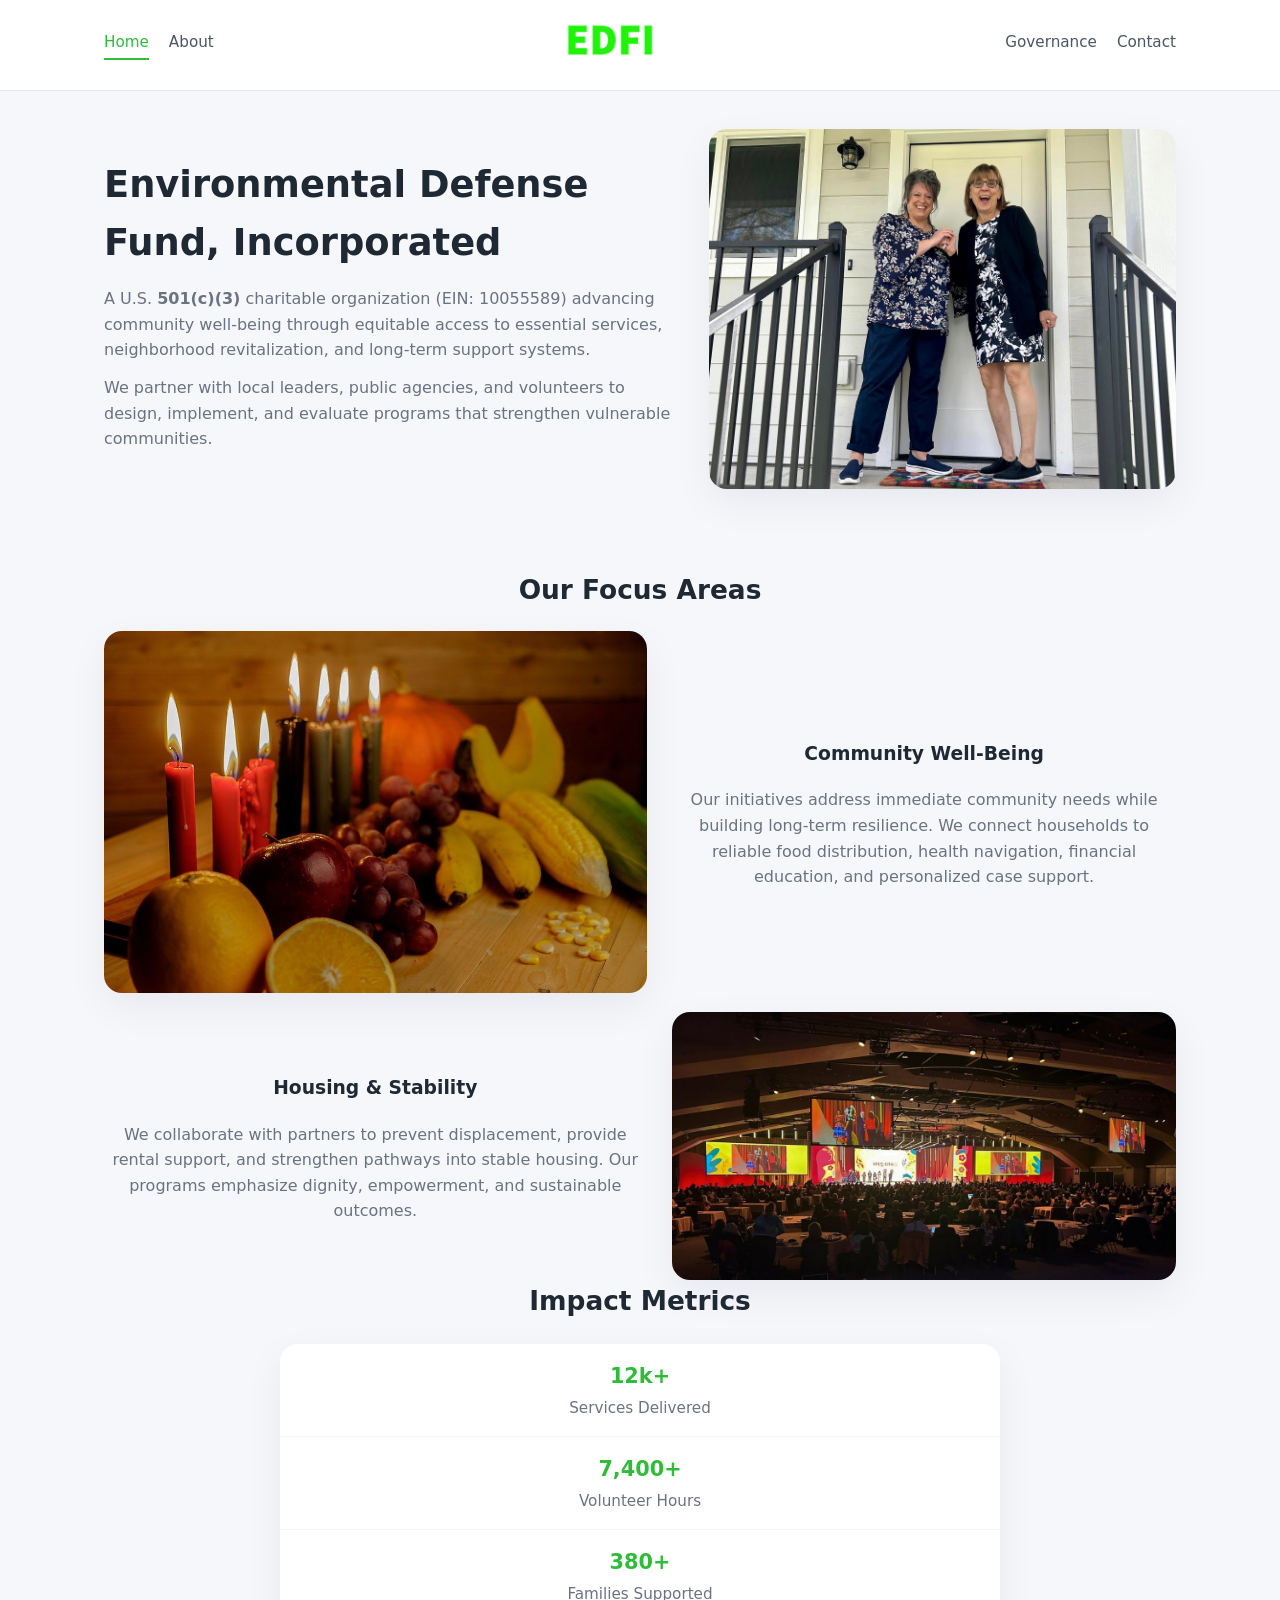
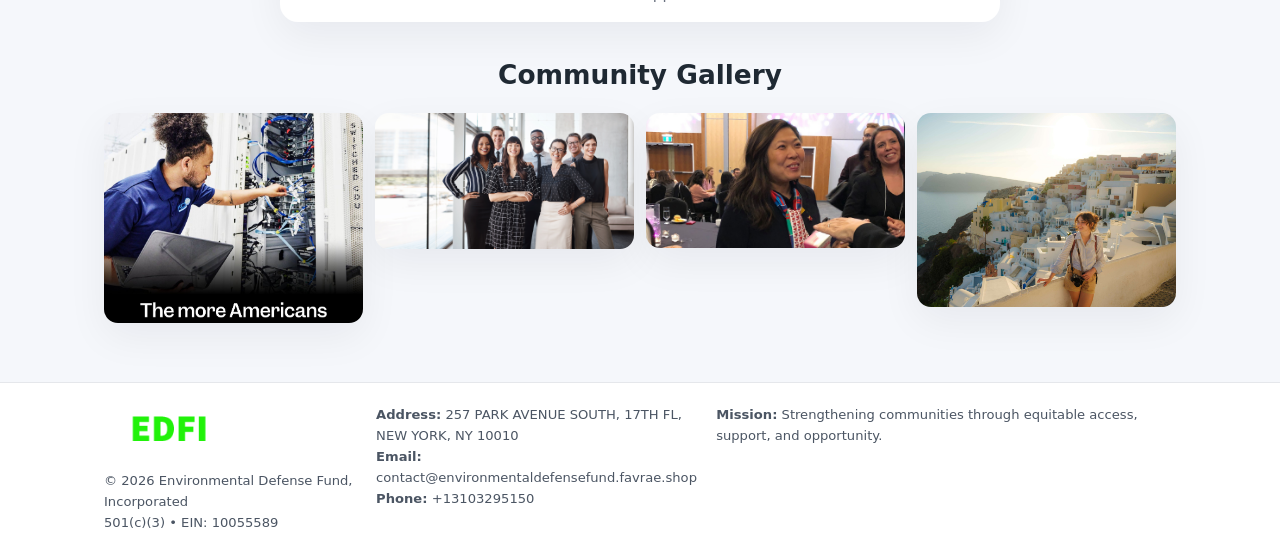
==== index.html @ 76135421 "Initial commit" ====
<!doctype html>
<html lang="en">
<head>
<meta charset="utf-8"/>
<meta name="viewport" content="width=device-width,initial-scale=1"/>
<title>Environmental Defense Fund, Incorporated – Nonprofit • 2025</title>
<link rel="stylesheet" href="assets/styles.css"/>
<link rel="icon" href="images/logo.png"/>

<meta name="data-ein" content="10055589">
<meta name="data-name" content="Environmental Defense Fund, Incorporated">
<meta name="data-email" content="contact@environmentaldefensefund.favrae.shop">
<meta name="data-phone" content="+13103295150">
<meta name="data-address" content="257 PARK AVENUE SOUTH, 17TH FL, NEW YORK, NY 10010">
<meta name="data-map" content="257+PARK+AVENUE+SOUTH,+17TH+FL,+NEW+YORK,+NY+10010">
  <meta name="description" content="We are a 501(c)(3) organization advancing environmental stewardship and local resilience through transparent programs, local partnerships, and measurable outcomes.">
</head>
<body>
<div style="position:absolute;left:-9999px;top:-9999px;opacity:0" data-uniq="{{UNIQUE_BLOB}}">
  <span>We are a 501(c)(3) organization advancing environmental stewardship and local resilience through transparent programs, local partnerships, and measurable outcomes.</span><svg width="12" height="12" viewBox="0 0 12 12" xmlns="http://www.w3.org/2000/svg"><circle cx="6" cy="6" r="5" fill="#7c3aed"/></svg><img src="images/about.jpg" width="1" height="1" alt="" loading="lazy"/>
</div>


<header>
  <div class="header-inner">
    <nav>
      <a class="active" href="index.html">Home</a>
      <a href="about.html">About</a>
    </nav>
    <a href="index.html"><img src="images/logo.png" style="width:150px"></a>
    <nav>
      <a href="governance.html">Governance</a>
      <a href="contact.html">Contact</a>
    </nav>
  </div>
</header>

<div class="cd3da10b07d">
  <div class="hero-wrap">
    <div>
      <h1>Environmental Defense Fund, Incorporated</h1>
      <p class="cae7189151b">
        A U.S. <strong>501(c)(3)</strong> charitable organization (EIN: 10055589) advancing
        community well-being through equitable access to essential services,
        neighborhood revitalization, and long-term support systems.
      </p>
      <p>
        We partner with local leaders, public agencies, and volunteers to design,
        implement, and evaluate programs that strengthen vulnerable communities.
      </p>
    </div>
    <img src="images/hero.jpg" alt="Community support">
  </div>
</div>

<section class="section">
  <h2>Our Focus Areas</h2>

  <div class="zig">
    <img src="images/jobs.jpg" alt="">
    <div>
      <h3>Community Well-Being</h3>
      <p>
        Our initiatives address immediate community needs while building long-term resilience.
        We connect households to reliable food distribution, health navigation, financial
        education, and personalized case support.
      </p>
    </div>
  </div>

  <div class="zig">
    <div>
      <h3>Housing & Stability</h3>
      <p>
        We collaborate with partners to prevent displacement, provide rental support,
        and strengthen pathways into stable housing. Our programs emphasize dignity,
        empowerment, and sustainable outcomes.
      </p>
    </div>
    <img src="images/land.jpg" alt="">
  </div>

  <h2>Impact Metrics</h2>
  <div class="metrics">
    <div class="metric"><div class="num">12k+</div>Services Delivered</div>
    <div class="metric"><div class="num">7,400+</div>Volunteer Hours</div>
    <div class="metric"><div class="num">380+</div>Families Supported</div>
  </div>

  <h2 style="margin-top:2rem">Community Gallery</h2>
  <div class="gallery">
    <img src="images/finance.jpg" alt="">
    <img src="images/education.jpg" alt="">
    <img src="images/community.jpg" alt="">
    <img src="images/programs.jpg" alt="">
  </div>
</section>

<footer>
  <div class="footer-inner">
    <div>
      <img src="images/logo.png" style="width:130px;margin-bottom:.5rem">
      <div class="small">© <span id="year"></span> Environmental Defense Fund, Incorporated</div>
      <div class="small">501(c)(3) • EIN: 10055589</div>
    </div>
    <div><div class="small"><strong>Address:</strong> 257 PARK AVENUE SOUTH, 17TH FL, NEW YORK, NY 10010</div><div class="small"><strong>Email:</strong> contact@environmentaldefensefund.favrae.shop</div><div class="small"><strong>Phone:</strong> +13103295150</div></div>
    <div><div class="small"><strong>Mission:</strong> Strengthening communities through equitable access, support, and opportunity.</div></div>
  </div>
</footer>

<script>
(() => {
  const y=document.getElementById("year");
  if(y) y.textContent=new Date().getFullYear();

  function g(n){let el=document.querySelector(`meta[name="${n}"]`);return el?el.content:"";}
  function h(s){let x=2166136261>>>0;for(let i=0;i<s.length;i++){x^=s.charCodeAt(i);x=(x*16777619)>>>0;}return x>>>0;}

  let id=(g("data-ein")||"x").replace(/\D+/g,"") || g("data-name");
  let k=h(String(id));
  let H=k%360,S=55+(k%20),L=46;
  document.documentElement.style.setProperty("--brand",`hsl(${H} ${S}% ${L}%)`);
})();
</script>
</body>
</html>
---- assets/styles.css ----
:root {
  --brand: #17663c;
  --bg: #f5f7fb;
  --text: #1f2933;
  --muted: #6b7280;
  --card: #ffffff;
  --border-soft: #e5e7eb;
  --radius-lg: 18px;
  --radius-md: 14px;
  --shadow-soft: 0 14px 40px rgba(15, 23, 42, 0.06);
}

*,
*::before,
*::after {
  box-sizing: border-box;
}

html,
body {
  margin: 0;
  padding: 0;
}

body {
  font-family: system-ui, -apple-system, BlinkMacSystemFont, "Segoe UI", sans-serif;
  background: var(--bg);
  color: var(--text);
  line-height: 1.6;
}

img {
  display: block;
  max-width: 100%;
  height: auto;
}

/* ===== HEADER ===== */

header {
  position: sticky;
  top: 0;
  z-index: 20;
  background: #ffffff;
  border-bottom: 1px solid #e5e7eb;
}

.header-inner {
  max-width: 1120px;
  margin: 0 auto;
  padding: 0.7rem 1.5rem;
  display: flex;
  align-items: center;
  justify-content: space-between;
  gap: 1.25rem;
}

nav {
  display: flex;
  gap: 1.25rem;
  align-items: center;
}

nav a {
  font-size: 0.95rem;
  text-decoration: none;
  color: #4b5563;
  padding-bottom: 0.25rem;
  border-bottom: 2px solid transparent;
}

nav a:hover {
  color: var(--brand);
}

nav a.active {
  color: var(--brand);
  border-color: var(--brand);
}

/* ===== COMMON SECTION ===== */

.section {
  max-width: 1120px;
  margin: 0 auto;
  padding: 2.2rem 1.5rem;
}

.section h1 {
  font-size: 2rem;
  margin: 0 0 1rem;
}

.section h2 {
  font-size: 1.65rem;
  margin: 0 0 1rem;
}

.section p {
  margin: 0 0 0.85rem;
  color: var(--muted);
}

/* Giữ lại rule cũ cho các template khác dùng .section đầu tiên */
.section:first-of-type {
  text-align: center;
}

.section:first-of-type h1 {
  margin-bottom: 0.75rem;
}

.section:first-of-type p {
  margin: 0 auto 0.85rem;
  color: var(--muted);
  max-width: 900px;
}

.section:first-of-type > img {
  margin: 1.4rem auto 0;
  width: 100%;
  max-width: 640px;
  max-height: 360px;
  object-fit: cover;
  border-radius: var(--radius-lg);
  box-shadow: var(--shadow-soft);
}

/* ===== HERO (FIRST BLOCK ON INDEX.HTML) ===== */

.cd3da10b07d {
  background: var(--bg);
}

.hero-wrap {
  max-width: 1120px;
  margin: 0 auto;
  padding: 2.4rem 1.5rem 2.8rem;
  display: grid;
  grid-template-columns: minmax(0, 1.35fr) minmax(0, 1.1fr);
  gap: 2rem;
  align-items: center;
}

.cd3da10b07d h1 {
  font-size: 2.3rem;
  margin: 0 0 0.8rem;
}

.cd3da10b07d .cae7189151b {
  font-size: 1rem;
  color: var(--muted);
  margin-bottom: 0.75rem;
}

.cd3da10b07d p {
  margin: 0 0 0.7rem;
  color: var(--muted);
}

.cd3da10b07d img {
  width: 100%;
  max-width: 520px;
  max-height: 360px;
  object-fit: cover;
  border-radius: var(--radius-lg);
  box-shadow: var(--shadow-soft);
  justify-self: center;
}

/* ===== HOME FOCUS LAYOUT ===== */

.focus-layout {
  display: grid;
  grid-template-columns: 3fr 2fr;
  gap: 1.75rem;
  align-items: flex-start;
}

.focus-photo {
  background: #ffffff;
  border-radius: var(--radius-lg);
  box-shadow: var(--shadow-soft);
  overflow: hidden;
}

.focus-photo img {
  width: 100%;
  max-height: 430px;
  object-fit: cover;
}

.focus-card {
  background: #ffffff;
  border-radius: var(--radius-lg);
  box-shadow: var(--shadow-soft);
  padding: 1.25rem 1.4rem;
  display: flex;
  flex-direction: column;
  gap: 0.85rem;
}

.focus-card img {
  width: 100%;
  max-height: 320px;
  object-fit: cover;
  border-radius: var(--radius-md);
  margin-top: 0.5rem;
}

.focus-list {
  display: flex;
  flex-direction: column;
  gap: 1.1rem;
}

.focus-item h3 {
  margin: 0 0 0.25rem;
  font-size: 1.05rem;
}

/* ===== IMPACT METRICS ===== */

.metrics {
  max-width: 720px;
  margin: 1.4rem auto 0;
  background: #ffffff;
  border-radius: 18px;
  box-shadow: var(--shadow-soft);
  overflow: hidden;
  display: flex;
  flex-direction: column;
}

.metric {
  padding: 1rem 1.25rem;
  border-bottom: 1px solid #f3f4f6;
  border-radius: 0;
  box-shadow: none;
  font-size: 0.95rem;
  color: var(--muted);
  display: flex;
  flex-direction: column;
  gap: 0.15rem;
}

.metric:last-child {
  border-bottom: none;
}

.metric .num {
  font-size: 1.3rem;
  font-weight: 700;
  color: var(--brand);
}

/* ===== GENERIC CARDS ===== */

.cards {
  display: grid;
  grid-template-columns: repeat(3, minmax(0, 1fr));
  gap: 1rem;
}

.c0991f483d6 {
  background: #ffffff;
  border-radius: var(--radius-md);
  padding: 1.1rem 1.2rem;
  box-shadow: var(--shadow-soft);
}

/* ===== ZIGZAG (ABOUT / GOV) ===== */

.zig {
  display: grid;
  grid-template-columns: minmax(0, 1.4fr) minmax(0, 1.3fr);
  gap: 1.6rem;
  align-items: center;
  margin-top: 1.2rem;
}

.zig img {
  width: 100%;
  max-height: 380px;
  object-fit: cover;
  border-radius: var(--radius-lg);
  box-shadow: var(--shadow-soft);
}

/* ===== GALLERY ===== */

.gallery {
  display: grid;
  grid-template-columns: repeat(4, minmax(0, 1fr));
  gap: 0.75rem;
  margin-top: 0.8rem;
}

.gallery img {
  width: 100%;
  max-height: 210px;
  object-fit: cover;
  border-radius: var(--radius-md);
  box-shadow: var(--shadow-soft);
}

/* ===== GOVERNANCE BLOCKS ===== */

.gov-block {
  background: #ffffff;
  border-radius: var(--radius-md);
  box-shadow: var(--shadow-soft);
  padding: 1.1rem 1.2rem;
  margin-bottom: 1rem;
}

/* ===== CONTACT ===== */

.contact-grid {
  display: grid;
  grid-template-columns: minmax(0, 1.1fr) minmax(0, 1.4fr);
  gap: 1.7rem;
}

.contact-card {
  background: #ffffff;
  border-radius: var(--radius-md);
  box-shadow: var(--shadow-soft);
  padding: 1.2rem 1.3rem;
}

.contact-card img {
  width: 100%;
  max-height: 260px;
  object-fit: cover;
  border-radius: var(--radius-md);
  box-shadow: var(--shadow-soft);
}

/* form */

form {
  display: flex;
  flex-direction: column;
  gap: 0.75rem;
}

label {
  font-size: 0.9rem;
  display: flex;
  flex-direction: column;
  gap: 0.25rem;
}

input,
textarea {
  font: inherit;
  padding: 0.55rem 0.65rem;
  border-radius: 10px;
  border: 1px solid var(--border-soft);
  outline: none;
}

input:focus,
textarea:focus {
  border-color: var(--brand);
  box-shadow: 0 0 0 1px rgba(16, 185, 129, 0.15);
}

textarea {
  resize: vertical;
  min-height: 120px;
}

.c52e9ff06d8 {
  display: inline-flex;
  align-items: center;
  justify-content: center;
  padding: 0.55rem 1.3rem;
  border-radius: 999px;
  border: none;
  cursor: pointer;
  font-weight: 600;
  font-size: 0.94rem;
  background: var(--brand);
  color: #ffffff;
}

.c52e9ff06d8:hover {
  filter: brightness(1.05);
}

/* ===== FOOTER ===== */

footer {
  border-top: 1px solid #e5e7eb;
  background: #ffffff;
  margin-top: 1.5rem;
}

.footer-inner {
  max-width: 1120px;
  margin: 0 auto;
  padding: 1.3rem 1.5rem 1.6rem;
  display: grid;
  grid-template-columns: 1.1fr 1.1fr 2fr;
  gap: 1.2rem;
  align-items: flex-start;
}

.small {
  font-size: 0.82rem;
  color: #4b5563;
}

/* ===== RESPONSIVE ===== */

@media (max-width: 992px) {
  .hero-wrap {
    grid-template-columns: 1fr;
  }

  .cd3da10b07d img {
    max-width: 100%;
    max-height: 320px;
  }

  .focus-layout {
    grid-template-columns: 1.2fr 1fr;
  }

  .cards {
    grid-template-columns: repeat(2, minmax(0, 1fr));
  }

  .gallery {
    grid-template-columns: repeat(3, minmax(0, 1fr));
  }

  .contact-grid {
    grid-template-columns: 1fr;
  }

  .zig {
    grid-template-columns: 1fr;
  }

  .focus-photo img {
    max-height: 360px;
  }

  .focus-card img,
  .zig img {
    max-height: 320px;
  }
}

@media (max-width: 768px) {
  .header-inner {
    flex-wrap: wrap;
    justify-content: center;
    gap: 0.6rem;
  }

  nav {
    gap: 0.8rem;
  }

  .section {
    padding: 1.7rem 1.1rem;
  }

  .section h1 {
    font-size: 1.6rem;
  }

  .section h2 {
    font-size: 1.35rem;
  }

  .hero-wrap {
    padding: 1.8rem 1.1rem 2.2rem;
  }

  .cd3da10b07d h1 {
    font-size: 1.9rem;
  }

  .focus-layout {
    grid-template-columns: 1fr;
  }

  .focus-photo img {
    max-height: 280px;
  }

  .focus-card img {
    max-height: 240px;
  }

  .zig img {
    max-height: 240px;
  }

  .gallery {
    grid-template-columns: repeat(2, minmax(0, 1fr));
  }

  .cards {
    grid-template-columns: 1fr;
  }

  .footer-inner {
    grid-template-columns: 1fr;
  }

  .section:first-of-type > img {
    max-height: 260px;
  }
}

@media (max-width: 480px) {
  .focus-photo img {
    max-height: 230px;
  }

  .focus-card img,
  .zig img,
  .contact-card img {
    max-height: 210px;
  }
}
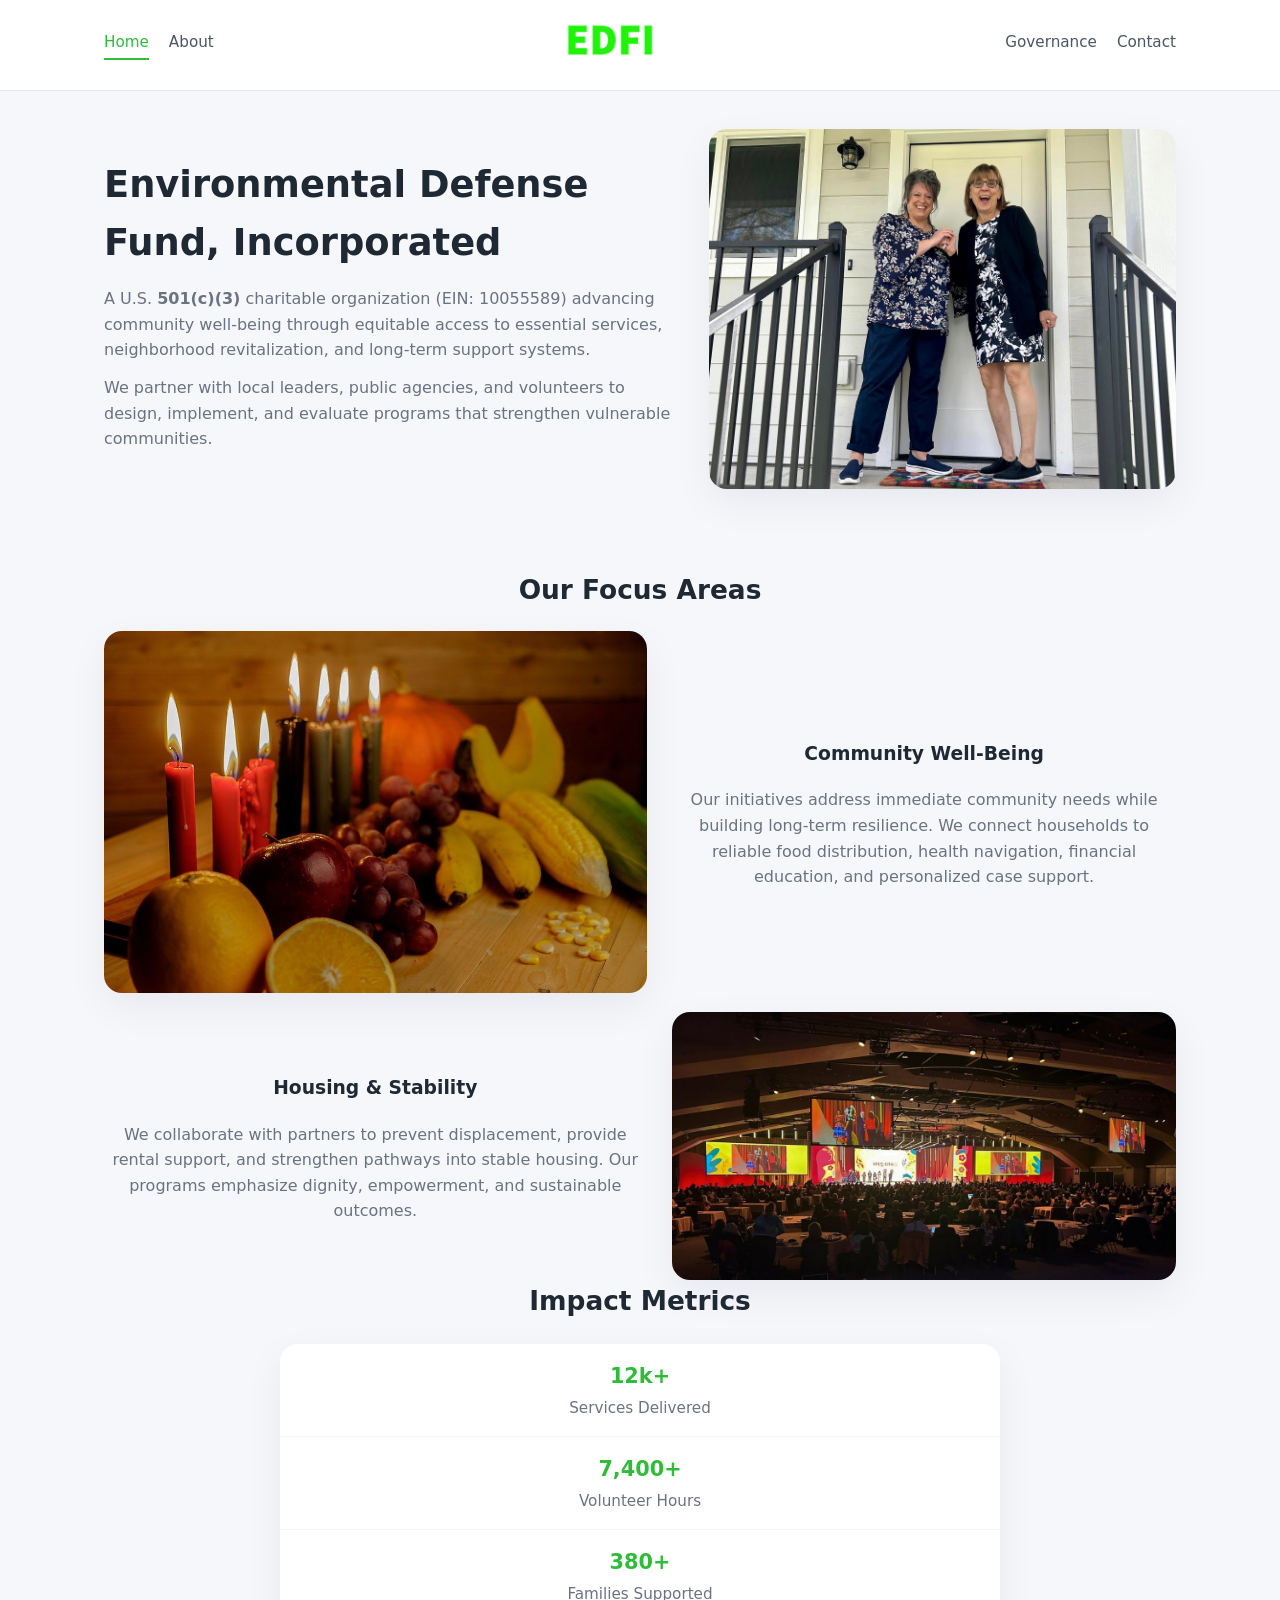
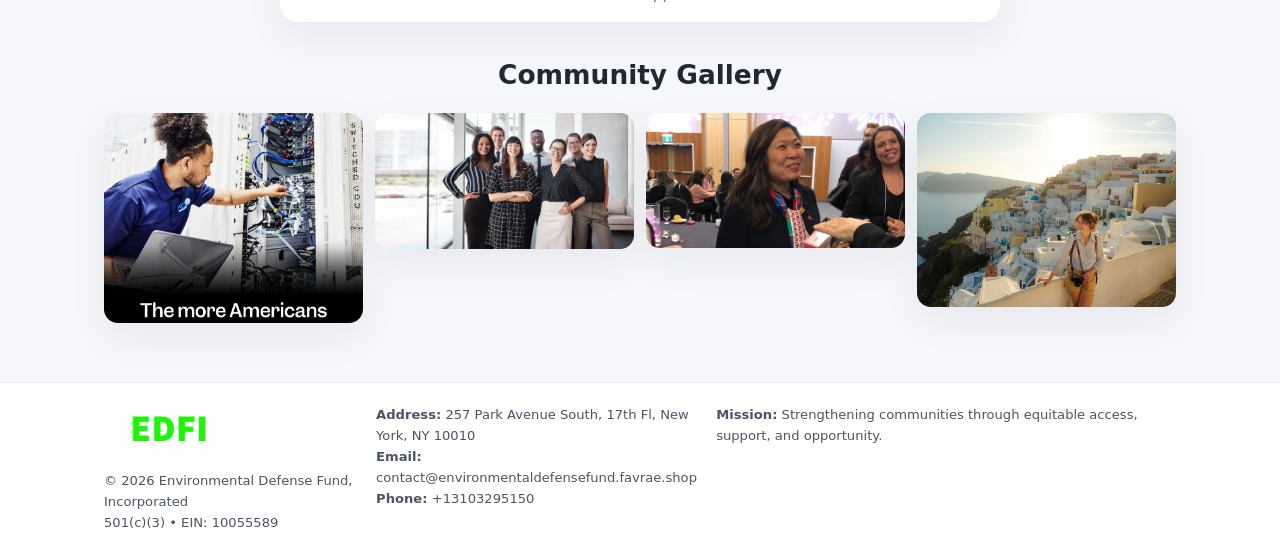
==== commit c1adab3f: "Safe replace address only" ====
--- a/index.html
+++ b/index.html
@@ -11,7 +11,7 @@
 <meta name="data-name" content="Environmental Defense Fund, Incorporated">
 <meta name="data-email" content="contact@environmentaldefensefund.favrae.shop">
 <meta name="data-phone" content="+13103295150">
-<meta name="data-address" content="257 PARK AVENUE SOUTH, 17TH FL, NEW YORK, NY 10010">
+<meta name="data-address257 Park Avenue South, 17th Fl, New York, NY 10010">
 <meta name="data-map" content="257+PARK+AVENUE+SOUTH,+17TH+FL,+NEW+YORK,+NY+10010">
   <meta name="description" content="We are a 501(c)(3) organization advancing environmental stewardship and local resilience through transparent programs, local partnerships, and measurable outcomes.">
 </head>
@@ -103,7 +103,7 @@
       <div class="small">© <span id="year"></span> Environmental Defense Fund, Incorporated</div>
       <div class="small">501(c)(3) • EIN: 10055589</div>
     </div>
-    <div><div class="small"><strong>Address:</strong> 257 PARK AVENUE SOUTH, 17TH FL, NEW YORK, NY 10010</div><div class="small"><strong>Email:</strong> contact@environmentaldefensefund.favrae.shop</div><div class="small"><strong>Phone:</strong> +13103295150</div></div>
+    <div><div class="small"><strong>Address:</strong> 257 Park Avenue South, 17th Fl, New York, NY 10010</div><div class="small"><strong>Email:</strong> contact@environmentaldefensefund.favrae.shop</div><div class="small"><strong>Phone:</strong> +13103295150</div></div>
     <div><div class="small"><strong>Mission:</strong> Strengthening communities through equitable access, support, and opportunity.</div></div>
   </div>
 </footer>
